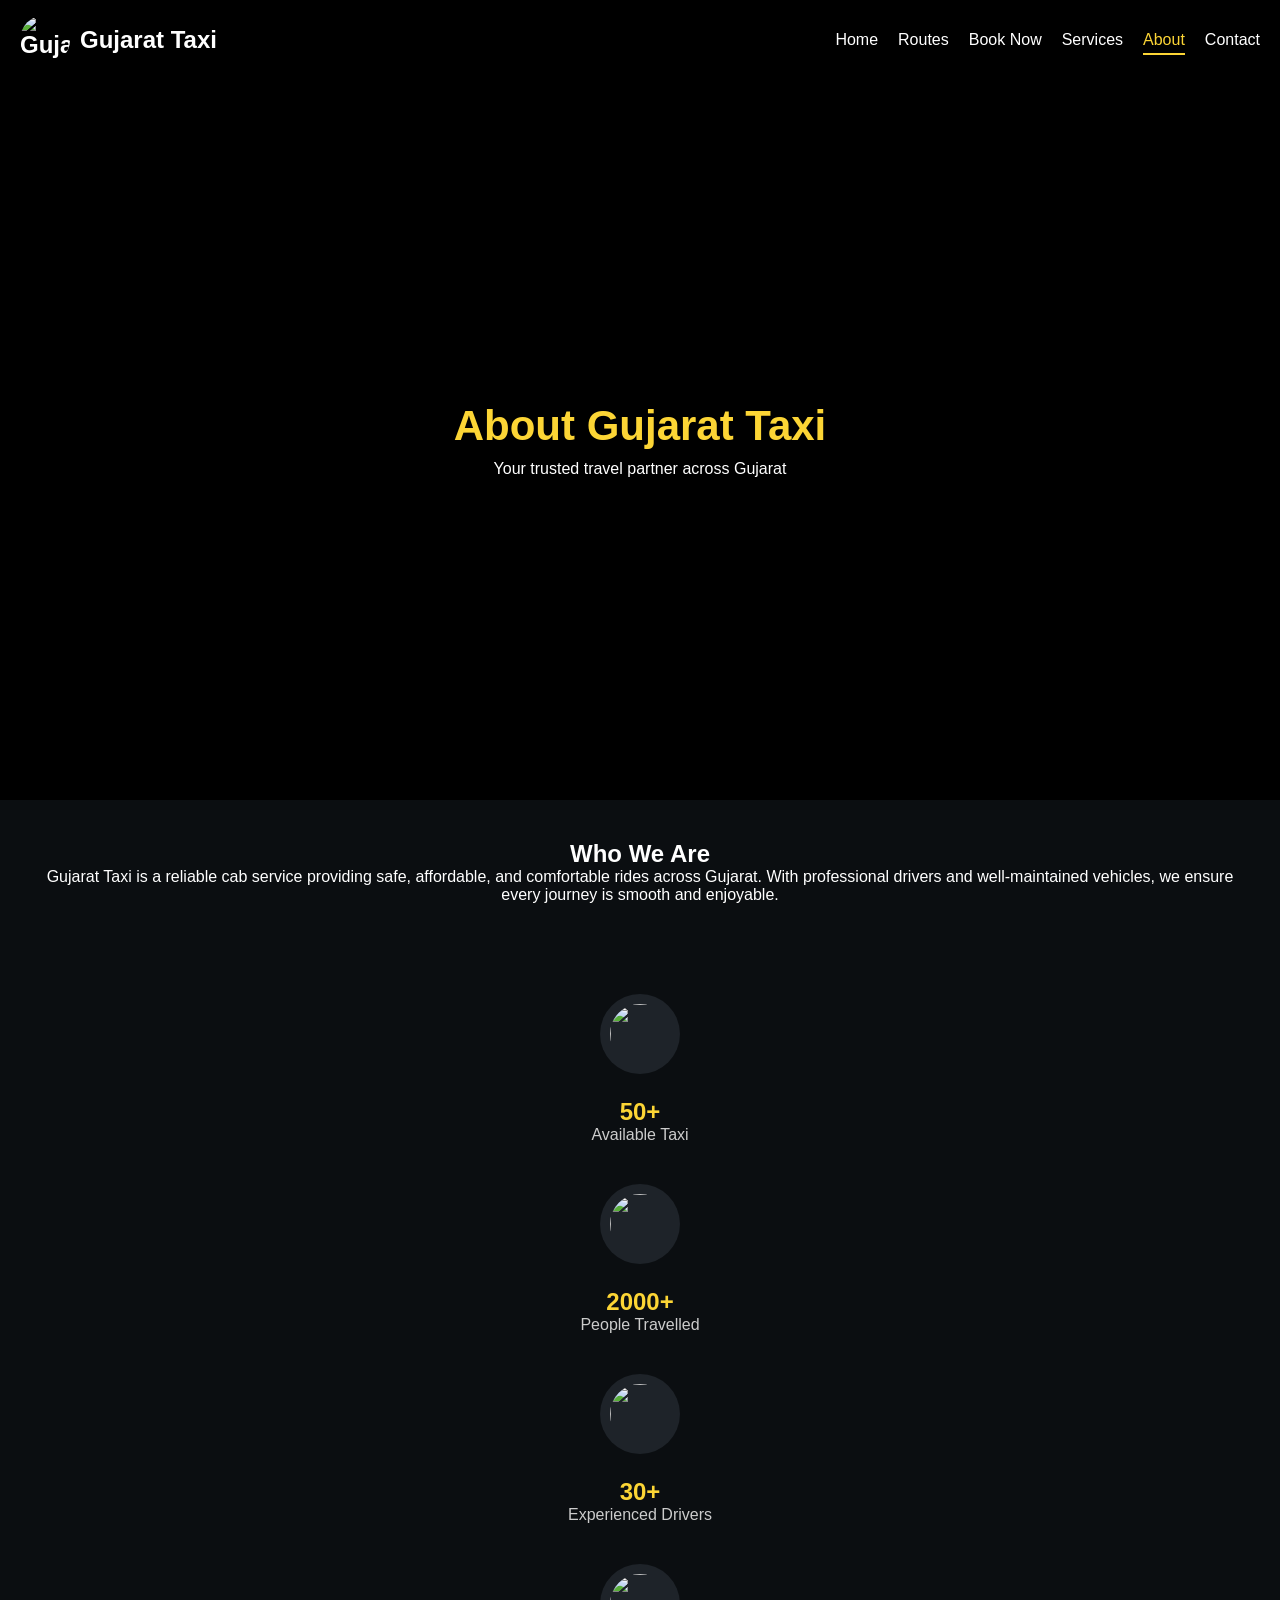
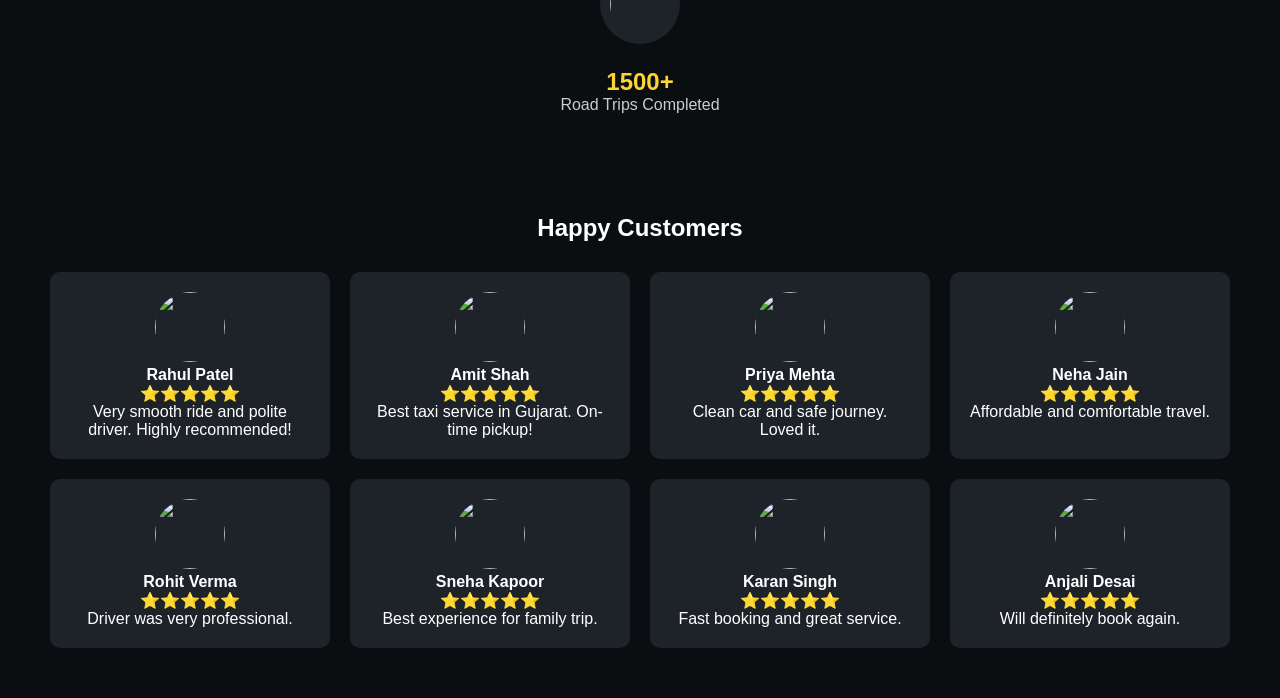
==== about.html @ 91d7f452 "Uploaded taxi website files" ====
<!DOCTYPE html>
<html lang="en">
<head>
<meta charset="UTF-8">
<meta name="viewport" content="width=device-width, initial-scale=1.0">
<title>About - Gujarat Taxi</title>
<link rel="stylesheet" href="style.css">
</head>

<body>
<!-- PREMIUM TAXI LOADER -->
<div id="loader">

  <!-- Cinematic Background -->
  <div class="loader-bg"></div>

  <!-- Light Lines -->
  <div class="light-line line1"></div>
  <div class="light-line line2"></div>

  <!-- Taxi -->
  <img src="images/about_taxi.jpeg" class="loader-car">

  <!-- Loading Text -->
  <div class="loading-text">GUJARAT TAXI</div>

</div>

<nav class="navbar">
  <div class="logo">
  <img src="images/gt_logo.png" alt="Gujarat Taxi Logo">
  <span>Gujarat Taxi</span>
</div>

  <div class="menu-toggle">☰</div>
  </div>

  <ul class="nav-links">
    <li><a href="index.html">Home</a></li>
    <li><a href="routes.html">Routes</a></li>
    <li><a href="book.html">Book Now</a></li>
    <li><a href="service.html">Services</a></li>
    <li><a href="about.html">About</a></li>
    <li><a href="contact.html">Contact</a></li>
  </ul>
</nav>
<!-- HERO -->
<section class="about-hero">
  <div class="about-hero-frame">
      <div class="overlay"></div> <!-- Your overlay for readability -->
      <h1>About Gujarat Taxi</h1>
      <p>Your trusted travel partner across Gujarat</p>
  </div>
</section>

<!-- ABOUT TEXT -->
<section class="about-text">
  <h2>Who We Are</h2>
  <p>
    Gujarat Taxi is a reliable cab service providing safe, affordable, and
    comfortable rides across Gujarat. With professional drivers and well-maintained
    vehicles, we ensure every journey is smooth and enjoyable.
  </p>
</section>

<!-- STATS SECTION -->
<section class="stats">

  <div class="stat-box">
    <img src="images/Our_services_image.jpeg">
    <h2>50+</h2>
    <p>Available Taxi</p>
  </div>

  <div class="stat-box">
    <img src="images/about_2000+_travelled_image.jpeg">
    <h2>2000+</h2>
    <p>People Travelled</p>
  </div>

  <div class="stat-box">
    <img src="images/about_experienced_drivers_image.jpeg">
    <h2>30+</h2>
    <p>Experienced Drivers</p>
  </div>

  <div class="stat-box">
    <img src="images/about_road_trip_image.jpeg">
    <h2>1500+</h2>
    <p>Road Trips Completed</p>
  </div>

</section>

<!-- TESTIMONIALS -->
<section class="testimonials">

  <h2>Happy Customers</h2>

  <div class="testimonial-grid">

    <div class="testimonial-card">
      <img src="images/rp_image.jpeg">
      <h4>Rahul Patel</h4>
      <p>⭐⭐⭐⭐⭐</p>
      <p>Very smooth ride and polite driver. Highly recommended!</p>
    </div>

    <div class="testimonial-card">
      <img src="images/as_image.jpeg">
      <h4>Amit Shah</h4>
      <p>⭐⭐⭐⭐⭐</p>
      <p>Best taxi service in Gujarat. On-time pickup!</p>
    </div>

    <div class="testimonial-card">
      <img src="images/pm_image.jpeg">
      <h4>Priya Mehta</h4>
      <p>⭐⭐⭐⭐⭐</p>
      <p>Clean car and safe journey. Loved it.</p>
    </div>

    <div class="testimonial-card">
      <img src="images/nj_image.jpeg">
      <h4>Neha Jain</h4>
      <p>⭐⭐⭐⭐⭐</p>
      <p>Affordable and comfortable travel.</p>
    </div>

    <div class="testimonial-card">
      <img src="images/rv_verma.jpeg">
      <h4>Rohit Verma</h4>
      <p>⭐⭐⭐⭐⭐</p>
      <p>Driver was very professional.</p>
    </div>

    <div class="testimonial-card">
      <img src="images/sk_image.jpeg">
      <h4>Sneha Kapoor</h4>
      <p>⭐⭐⭐⭐⭐</p>
      <p>Best experience for family trip.</p>
    </div>

    <div class="testimonial-card">
      <img src="images/ks_image.jpeg">
      <h4>Karan Singh</h4>
      <p>⭐⭐⭐⭐⭐</p>
      <p>Fast booking and great service.</p>
    </div>

    <div class="testimonial-card">
      <img src="images/ad_image.jpeg">
      <h4>Anjali Desai</h4>
      <p>⭐⭐⭐⭐⭐</p>
      <p>Will definitely book again.</p>
    </div>

  </div>

</section>
<script src="script.js"></script>
</body>
</html>
---- style.css ----
/* --- YOUR ORIGINAL STYLES (Keep everything working) --- */
body { font-family: Arial; margin:0; background: #f9f9f9; }

.navbar {
  display:flex;
  justify-content:space-between;
  background:black;
  color:white;
  padding:15px;
  align-items: center;
}

.nav-links {
  list-style:none;
  display:flex;
  gap:20px;
}

.nav-links a { color:white; text-decoration:none; }

.hero {
  height:80vh;
  background:#333;
  color:white;
  display:flex;
  flex-direction:column;
  justify-content:center;
  align-items:center;
}

/* Original Search Section */
.search-section {
  text-align: center;
  padding: 40px;
  background: white;
}

.search-section input {
  padding: 12px;
  margin: 10px;
  width: 200px;
}

.search-section button {
  padding: 12px 20px;
  background: green;
  color: white;
  border: none;
  cursor: pointer;
}

/* Original Grid for Features/Services */
.grid {
  display:grid;
  grid-template-columns: repeat(auto-fit, minmax(300px, 1fr));
  gap:25px;
  padding:20px;
}

.card {
  background:white;
  padding:20px;
  border-radius:10px;
  box-shadow:0 2px 10px rgba(0,0,0,0.1);
}

/* Original Slider logic */
.hero-slider {
  position: relative;
  height: 80vh;
  overflow: hidden;
}

.slide {
  position: absolute;
  width: 100%;
  height: 100%;
  display: flex;
  flex-direction: column;
  justify-content: center;
  align-items: center;
  color: white;
  opacity: 0;
  transition: 1s;
  text-align: center;
}

.slide.active { opacity: 1; }

.slide::before {
  content: "";
  position: absolute;
  width: 100%;
  height: 100%;
  background: rgba(0,0,0,0.6);
}

.slide h1, .slide p { position: relative; z-index: 1; }

/* --- NEW ROUTE CARD STYLES (Added without affecting others) --- */

@keyframes rotateDots {
  0% { transform: translate(-50%, -50%) rotate(0deg); }
  100% { transform: translate(-50%, -50%) rotate(360deg); }
}

.route-card {
  background: #fff;
  border-radius: 25px;
  overflow: visible; 
  text-align: center;
  box-shadow: 0 15px 35px rgba(0,0,0,0.1);
  margin-top: 30px;
  border: 1px solid #eee;
}

.car-img-container {
  padding: 20px;
  height: 160px;
  display: flex;
  align-items: center;
  justify-content: center;
}

.car-img-container img {
  max-width: 100%;
  max-height: 100%;
  object-fit: contain;
}

.route-card h3 {
  font-size: 1.1rem;
  margin: 10px;
  color: #000;
  font-weight: 800;
  text-transform: uppercase;
}

.all-in-one {
  color: #ffb400;
  font-size: 0.85rem;
  font-weight: bold;
  margin-bottom: 45px;
}

.details-box {
  background: #1a1a1a;
  color: white;
  border-radius: 25px;
  padding: 50px 25px 25px;
  position: relative;
}

.icon-badge {
  position: absolute;
  top: -40px;
  left: 50%;
  transform: translateX(-50%);
  width: 80px;
  height: 80px;
  background: #ffb400;
  border-radius: 50%;
  z-index: 5;
  border: 4px solid #fff;
}

.icon-badge img {
  width: 100%;
  border-radius: 50%;
}

.icon-badge::after {
  content: "";
  position: absolute;
  top: 50%;
  left: 50%;
  width: 90px;
  height: 90px;
  border: 2px dashed #ffb400;
  border-radius: 50%;
  animation: rotateDots 6s linear infinite;
}

.inclusions {
  list-style: none;
  padding: 0;
  margin-bottom: 20px;
}

.inclusions li {
  font-size: 0.85rem;
  margin-bottom: 10px;
  display: flex;
  justify-content: space-between;
  border-bottom: 1px solid #333;
  padding-bottom: 5px;
}

.check { color: #4caf50; margin-right: 5px; }

.book-now-btn {
  background: #ffb400;
  color: #000;
  display: block;
  padding: 12px;
  border-radius: 50px;
  font-weight: bold;
  text-decoration: none;
  transition: 0.3s;
}

.book-now-btn:hover { background: #ffd700; }


/* HERO SLIDER */
.hero-slider {
  position: relative;
  height: 90vh;
  overflow: hidden;
}

.slide {
  position: absolute;
  width: 100%;
  height: 100%;
  display: flex;
  flex-direction: column;
  justify-content: center;
  align-items: center;
  color: white;
  opacity: 0;
  transition: 1s;
  text-align: center;
}

/* BACKGROUND IMAGES */
.slide:nth-child(1) {
  background: url('https://images.unsplash.com/photo-1502877338535-766e1452684a') center/cover;
}
.slide:nth-child(2) {
  background: url('https://images.unsplash.com/photo-1590362891991-f776e747a588') center/cover;
}
.slide:nth-child(3) {
  background: url('https://images.unsplash.com/photo-1511919884226-fd3cad34687c') center/cover;
}
.slide:nth-child(4) {
  background: url('https://images.unsplash.com/photo-1494976388531-d1058494cdd8') center/cover;
}

/* DARK OVERLAY */
.slide::before {
  content: "";
  position: absolute;
  width: 100%;
  height: 100%;
  background: rgba(0,0,0,0.6);
}

.slide h1, .slide p {
  position: relative;
  z-index: 1;
}

.slide.active {
  opacity: 1;
}

/* content */
.content {
  position: absolute;
  top: 50%;
  left: 10%;
  transform: translateY(-50%);
  color: white;
}

/* TEXT ANIMATION */
.title {
  font-size: 50px;
  opacity: 0;
  transform: translateY(30px);
  transition: 0.5s;
}

.subtitle {
  margin-top: 10px;
  opacity: 0;
  transform: translateY(30px);
  transition: 0.5s;
}

.buttons {
  margin-top: 20px;
  opacity: 0;
  transform: translateY(30px);
  transition: 0.5s;
}

/* ACTIVE ANIMATION DELAYS */
.slide.active .title {
  opacity: 1;
  transform: translateY(0);
  transition-delay: 0.2s;
}

.slide.active .subtitle {
  opacity: 1;
  transform: translateY(0);
  transition-delay: 0.4s;
}

.slide.active .buttons {
  opacity: 1;
  transform: translateY(0);
  transition-delay: 0.6s;
}

/* BUTTONS */
/* BUTTON CONTAINER */
/* BUTTONS */
.btn{
  display: inline-block;
  padding: 14px 28px;
  margin-right: 12px;
  border-radius: 50px;

  text-decoration: none;
  font-weight: bold;
  font-size: 16px;

  position: relative;
  overflow: hidden;

  transition: 0.35s ease;
}

/* CALL BUTTON */
.call{
  background: rgba(255,255,255,0.15);
  color: white;
  border: 2px solid #fcd535;
  backdrop-filter: blur(8px);
}

/* WHATSAPP BUTTON */
.whatsapp{
  background: rgba(255,255,255,0.15);
  color: white;
  border: 2px solid #fcd535;
  backdrop-filter: blur(8px);
}

/* YELLOW FILL EFFECT */
.btn::before{
  content: "";
  position: absolute;

  top: 0;
  left: -100%;

  width: 100%;
  height: 100%;

  background: #fcd535;
  transition: 0.4s ease;

  z-index: -1;
}

/* HOVER EFFECT */
.btn:hover::before{
  left: 0;
}

/* BUTTON COLOR CHANGE */
.btn:hover{
  color: black;
  transform: translateY(-3px);
  box-shadow: 0 0 20px rgba(252,213,53,0.7);
}

/* TOUCH EFFECT MOBILE */
.btn:active{
  transform: scale(0.96);
  background: #fcd535;
  color: black;
}

/* MOBILE */
@media(max-width:768px){

  .btn{
    padding: 12px 22px;
    font-size: 15px;
  }

}

/* SEARCH SECTION */
.search-section {
  text-align: center;
  padding: 40px;
  background: white;
}

.search-section input {
  padding: 12px;
  margin: 10px;
  width: 200px;
}

.search-section button {
  padding: 12px 20px;
  background: green;
  color: white;
  border: none;
}

/*Search section effect after tapping */
html {
  scroll-behavior: smooth;
}

.route-card:target {
  border: 3px solid #fcd535;
  transform: scale(1.02);
  transition: 0.4s ease;
  box-shadow: 0 0 25px rgba(252, 213, 53, 0.7);
}


/* FEATURES */
.features {
  padding: 50px;
  text-align: center;
}

.card {
  background: white;
  padding: 20px;
  margin: 10px;
  border-radius: 10px;
  display: inline-block;
}
* {
  margin: 0;
  padding: 0;
  box-sizing: border-box;
  font-family: Arial, sans-serif;
}

body {
  background: #0b0e11;
  color: white;
}

/* NAVBAR */
.navbar {
  display: flex;
  justify-content: space-between;
  align-items: center;
  padding: 15px 20px;
  background: black;

  position: sticky;
  top: 0;
  z-index: 1000;

  backdrop-filter: blur(10px);
  box-shadow: 0 2px 10px rgba(0,0,0,0.5);
}


.logo {
  font-size: 22px;
  font-weight: bold;
  color: #fcd535;
}

.nav-links {
  list-style: none;
  display: flex;
  gap: 20px;
}

.nav-links a {
  color: white;
  text-decoration: none;
}

/* HERO */
.hero {
  height: 90vh;
  position: relative;
  display: flex;
  align-items: center;
  justify-content: center;
  text-align: center;
  background-size: cover;
  background-position: center;
  transition: 1s;
}

.overlay {
  position: absolute;
  width: 100%;
  height: 100%;
  background: rgba(0,0,0,0.6);
}

.hero-content {
  position: absolute;
  opacity: 0;
  transform: translateY(30px);
  transition: 0.8s;
}

.hero-content.active {
  opacity: 1;
  transform: translateY(0);
}

.hero h1 {
  font-size: 50px;
  color: #fcd535;
}

.hero p {
  margin-top: 10px;
  font-size: 18px;
}

/* SEARCH */
.search-section {
  padding: 40px;
  text-align: center;
}

.search-box {
  margin-top: 20px;
}

.search-box input {
  padding: 10px;
  margin: 5px;
  width: 200px;
}

.search-box button {
  padding: 10px 20px;
  background: #fcd535;
  border: none;
  cursor: pointer;
}

/* INFO STRIP */
.info-strip {
  display: flex;
  justify-content: space-around;
  padding: 40px;
  background: #111;
}

.info-box h3 {
  color: #fcd535;
  font-size: 28px;
}

.info-box p {
  margin-top: 5px;
}

/* FEATURES */
.features {
  padding: 40px;
  text-align: center;
}

.grid {
  display: grid;
  grid-template-columns: repeat(4,1fr);
  gap: 20px;
  margin-top: 20px;
}

.card {
  background: #1e2329;
  padding: 20px;
  border-radius: 10px;
}
/* SERVICE HERO */
/* --- UPDATED SERVICE HERO --- */
/* --- SERVICE HERO MAIN CONTAINER --- */
.service-hero {
    height: 80vh;
    position: relative;
    display: flex;
    background: #000; /* Visible during the 90% frame state */
    justify-content: center;
    align-items: center;
    overflow: hidden;
    margin: 40px 0;
}

/* --- THE CURVED FRAME (THE CLIPPER) --- */
.service-hero-frame {
    width: 90%;          /* Initial gap */
    height: 90%;         /* Initial gap */
    position: relative;
    overflow: hidden;    /* Essential for clipping the zoom */
    border-radius: 40px; /* High-end curved edges */
    display: flex;
    flex-direction: column;
    justify-content: center;
    align-items: center;
    color: #fff;
    text-align: center;
    transition: all 0.7s ease-in-out; /* Smooth expansion */
    z-index: 1;
}

/* --- THE ZOOMING BACKGROUND LAYER --- */
.service-hero-frame::before {
    content: '';
    position: absolute;
    top: 0;
    left: 0;
    width: 100%;
    height: 100%;
    /* Double check path: use ../images/ if CSS is in a folder */
    background: url('images/Our_premium_services_image.jpeg') center/cover no-repeat;
    transition: transform 0.7s ease-in-out;
    z-index: -1;
}

/* --- THE HOVER TRIGGERS --- */

/* 1. Frame expands and corners flatten */
.service-hero:hover .service-hero-frame {
    width: 100%;
    height: 100%;
    border-radius: 0px;
}

/* 2. Background image zooms in */
.service-hero:hover .service-hero-frame::before {
    transform: scale(1.15);
}

/* --- OVERLAY & TEXT --- */
.service-hero-frame .overlay {
    position: absolute;
    top: 0;
    left: 0;
    width: 100%;
    height: 100%;
    background: rgba(0, 0, 0, 0.4); /* Darkens image for text contrast */
    z-index: 0;
}

.service-hero-frame h1,
.service-hero-frame p {
    position: relative;
    z-index: 2;
}

.service-hero-frame h1 {
    font-size: 48px;
    color: #fcd535;
    margin-bottom: 10px;
}

.service-hero-frame p {
    font-size: 18px;
    max-width: 600px;
}
/* SERVICE BLOCK */
/* SERVICE SECTION WRAPPER */
/* --- UPDATED SERVICE BLOCKS --- */
/* ================= PREMIUM SERVICE SECTION ================= */

.service-block {
    width: 100%;
    min-height: auto;

    padding: 10px 20px;   /* reduced top-bottom spacing */

    display: flex;
    justify-content: center;
    align-items: center;

    background: #0b0e11;

    margin-bottom: 10px; /* smaller gap between cards */
}

/* MAIN FRAME */
.service-frame {
    position: relative;
    width: 100%;
    max-width: 1400px;
    min-height: 500px;

    border-radius: 30px;
    overflow: hidden;

    display: flex;
    align-items: center;

    background-size: cover;
    background-position: center;

    transition: all 0.5s ease;
}

/* BACKGROUND IMAGES */
.one-way .service-frame {
    background-image: url('images/One_way_taxi_image.jpeg');
}

.round-trip .service-frame {
    background-image: url('images/Round_trip_image.jpeg');
}

.airport .service-frame {
    background-image: url('images/Airport_transfer_image.jpeg');
}

.outstation .service-frame {
    background-image: url('images/Outstation_travel_image.jpeg');
}

.family .service-frame {
    background-image: url('images/Family_and_group_travel_image.jpeg');
}

/* DARK OVERLAY */
.service-frame::before {
    content: "";
    position: absolute;
    inset: 0;
    background: linear-gradient(
        to right,
        rgba(0,0,0,0.85) 10%,
        rgba(0,0,0,0.35) 60%,
        rgba(0,0,0,0.2) 100%
    );
    z-index: 1;
}

/* CONTENT */
.service-block .content {
    position: relative;
    z-index: 2;

    width: 100%;
    max-width: 650px;

    padding: 60px;
}

/* TITLE */
.reveal-text {
    font-size: 32px;
    line-height: 1.1;
    color: #fcd535;
    font-weight: 800;
    margin-bottom: 20px;

    opacity: 0;
    transform: translateY(40px);
    transition: all 0.8s ease;
}

/* DESCRIPTION */
.reveal-desc {
    font-size: 18px;
    line-height: 1.8;
    color: #f1f1f1;

    opacity: 0;
    transform: translateY(40px);
    transition: all 0.8s ease 0.3s;
}

/* ACTIVE ANIMATION */
.service-block.active .reveal-text,
.service-block.active .reveal-desc {
    opacity: 1;
    transform: translateY(0);
}

/* HOVER EFFECT */
.service-frame:hover {
    transform: scale(1.01);
}

/* ================= MOBILE RESPONSIVE ================= */

@media (max-width: 768px) {

    .service-block {
    width: 100%;
    padding: 8px 12px;
    margin-bottom: 8px;
}

    .service-frame {
        min-height: 520px;
        border-radius: 24px;

        align-items: flex-end;
        background-position: center;
    }

    /* BETTER MOBILE OVERLAY */
    .service-frame::before {
    background: linear-gradient(
        to top,
        rgba(0,0,0,0.30) 5%,
        rgba(0,0,0,0.12) 40%,
        rgba(0,0,0,0.02) 100%
    );
}
    .service-block .content {
    width: calc(100% - 40px);
    max-width: 100%;

    margin: 0 auto;

    padding: 24px 20px;

    background: transparent;
    backdrop-filter: none;

    border-radius: 18px;
}
    .reveal-text {
        font-size: 34px;
        line-height: 1.1;
        margin-bottom: 14px;

        width: 100%;
    }

    .reveal-desc {
    font-size: 15px;
    line-height: 1.7;

    width: 100%;
    max-width: 100%;

    padding-right: 10px;
}

    /* PREMIUM GLASS EFFECT */
    .content {
        backdrop-filter: blur(3px);
        border-radius: 18px;
    }
}
/* ================= EXTRA PREMIUM TOUCH ================= */

/* smooth appearance */
.service-frame {
    animation: serviceFade 1s ease;
}

@keyframes serviceFade {
    from {
        opacity: 0;
        transform: translateY(60px);
    }
    to {
        opacity: 1;
        transform: translateY(0);
    }
}


/* CONTACT HERO */
/* --- OUTER CONTAINER --- */
.contact-hero {
    height: 80vh;
    display: flex;
    justify-content: center;
    align-items: center;
    background: #000; /* This creates the dark 'gaps' on the sides */
    overflow: hidden;
    position: relative;
}

/* --- THE CURVED FRAME --- */
.contact-hero-frame {
    width: 90%;           /* Initial gap on left/right */
    height: 90%;          /* Initial gap on top/bottom */
    position: relative;
    overflow: hidden;
    border-radius: 40px;  /* The curved edges */
    display: flex;
    flex-direction: column;
    justify-content: center;
    align-items: center;
    color: #fff;
    text-align: center;
    transition: all 0.7s ease-in-out; /* Smooth expansion */
    z-index: 1;
}

/* --- THE BACKGROUND IMAGE LAYER --- */
.contact-hero-frame::before {
    content: '';
    position: absolute;
    top: 0;
    left: 0;
    width: 100%;
    height: 100%;
    background: url('images/about_taxi.jpeg') center/cover no-repeat;
    transition: transform 0.7s ease-in-out; /* Smooth zoom */
    z-index: -1;
}

/* --- THE HOVER TRIGGER --- */
/* 1. Frame expands to 100% and corners flatten */
.contact-hero:hover .contact-hero-frame {
    width: 100%;
    height: 100%;
    border-radius: 0px; 
}

/* 2. Image inside zooms in slightly 
.contact-hero:hover .contact-hero-frame::before {
    transform: scale(1.15); 
} */

/* --- OVERLAY & TEXT --- */
.overlay {
    position: absolute;
    top: 0;
    left: 0;
    width: 100%;
    height: 100%;
    background: rgba(0, 0, 0, 0.4); /* Makes text easier to read */
    z-index: 0;
}

.contact-hero-frame h1, 
.contact-hero-frame p {
    position: relative;
    z-index: 2;
}

.contact-hero-frame h1 {
    font-size: 42px;
    color: #fcd535;
    margin-bottom: 10px;
}

/* FORM */
/* CONTACT FORM CONTAINER */
.contact-form {
  flex: 1;
  background: #1e2329;
  padding: 30px; /* Increased padding for a better look */
  border-radius: 10px;
  
  /* --- ADDED FOR CENTERING --- */
  max-width: 500px;      /* Prevents the dark box from stretching too wide */
  margin: 0 auto;        /* Centers the dark box itself */
  display: flex;         /* Allows us to center the internal items */
  flex-direction: column;
  align-items: center;   /* Centers the H2, inputs, and button */
}

.contact-form h2 {
  margin-bottom: 20px;
  color: white;
}

.contact-form input,
.contact-form textarea {
  /* --- UPDATED WIDTH --- */
  width: 100%;           /* Use 100% of the 500px container */
  max-width: 400px;      /* Optional: keeps individual inputs slightly tighter */
  
  margin-bottom: 15px;
  padding: 12px;
  border: none;
  border-radius: 5px;
  background: #2b3139;   /* Slightly lighter than background to stand out */
  color: white;
  box-sizing: border-box; /* Crucial: keeps padding from breaking width */
}

.contact-form button {
  /* --- UPDATED WIDTH --- */
  width: 100%;
  max-width: 400px;
  
  padding: 12px;
  background: #25D366;
  border: none;
  border-radius: 5px;
  cursor: pointer;
  color: white;
  font-weight: bold;
  transition: 0.3s;
}

.contact-form button:hover {
  background: #1ebd5b;
  transform: translateY(-2px);
}

/* INFO */
.contact-info {
  flex: 1;
  text-align: center; /* Centers text/icons in the info boxes */
}

.info-box {
  background: #1e2329;
  padding: 20px;
  margin-bottom: 20px;
  border-radius: 10px;
  color: white;
}

/* FLOAT WHATSAPP */
/* UPDATED WHATSAPP FLOAT */
.whatsapp-float {
  position: fixed;
  bottom: 20px;
  right: 20px;
  background: #25D366;
  color: white;
  width: 60px;
  height: 60px;
  border-radius: 50%;
  display: flex;
  align-items: center;
  justify-content: center;
  font-size: 30px;
  text-decoration: none;
  z-index: 1000;
  box-shadow: 0 4px 15px rgba(0,0,0,0.3);
  
  /* The Pulse Animation */
  animation: pulse-green 2s infinite;
}

/* Notification Badge (The little "1") */
.whatsapp-float::after {
  content: '1';
  position: absolute;
  top: 0;
  right: 0;
  background: #ff4444;
  color: white;
  font-size: 12px;
  font-weight: bold;
  width: 20px;
  height: 20px;
  border-radius: 50%;
  display: flex;
  align-items: center;
  justify-content: center;
  border: 2px solid white;
}

@keyframes pulse-green {
  0% { transform: scale(0.95); box-shadow: 0 0 0 0 rgba(37, 211, 102, 0.7); }
  70% { transform: scale(1); box-shadow: 0 0 0 15px rgba(37, 211, 102, 0); }
  100% { transform: scale(0.95); box-shadow: 0 0 0 0 rgba(37, 211, 102, 0); }
}

.whatsapp-float:hover {
  transform: translateY(-5px);
  background: #1ebd5b;
}
/* Advanced Shake Animation */
.shake-error {
  animation: shake 0.5s ease-in-out;
  border: 1px solid #ff4444 !important;
  box-shadow: 0 0 15px rgba(255, 68, 68, 0.4);
}

@keyframes shake {
  0%, 100% { transform: translateX(0); }
  25% { transform: translateX(-8px); }
  50% { transform: translateX(8px); }
  75% { transform: translateX(-8px); }
}




/* ABOUT HERO */
/* --- ABOUT HERO MAIN CONTAINER --- */
.about-hero {
    height: 80vh;
    position: relative;
    display: flex;
    background: #000; /* Dark gaps visible when frame is 90% */
    justify-content: center;
    align-items: center;
    overflow: hidden;
}

/* --- THE CURVED FRAME --- */
.about-hero-frame {
    width: 90%;               /* Gap on left/right */
    height: 90%;              /* Gap on top/bottom */
    position: relative;
    overflow: hidden;         /* Clips the image inside the curves */
    border-radius: 40px;      /* Curved edges */
    display: flex;
    flex-direction: column;
    justify-content: center;
    align-items: center;
    color: #fff;
    text-align: center;
    transition: all 0.7s ease-in-out; /* Smooth expansion */
    z-index: 1;
}

/* --- THE ZOOMING BACKGROUND --- */
.about-hero-frame::before {
    content: '';
    position: absolute;
    top: 0;
    left: 0;
    width: 100%;
    height: 100%;
    /* Ensure this path is correct based on your folder structure */
    background: url('./images/Our_services_image.jpeg') center/cover no-repeat;
    transition: transform 0.7s ease-in-out; /* Smooth zoom */
    z-index: -1;
}

/* --- THE HOVER TRIGGERS --- */

/* 1. Frame expands to 100% and corners flatten */
.about-hero:hover .about-hero-frame {
    width: 100%;
    height: 100%;
    border-radius: 0px;
}

/* 2. Background image zooms in slightly on hover */
.about-hero:hover .about-hero-frame::before {
    transform: scale(1.1);
}

/* --- OVERLAY & TEXT --- */
.overlay {
    position: absolute;
    top: 0;
    left: 0;
    width: 100%;
    height: 100%;
    background: rgba(0, 0, 0, 0.4); /* Darkens image so text pops */
    z-index: 0;
}

.about-hero-frame h1,
.about-hero-frame p {
    position: relative;
    z-index: 2;
}

.about-hero-frame h1 {
    font-size: 42px;
    color: #fcd535;
    margin-bottom: 10px;
}

/* ABOUT TEXT SECTION */
.about-text {
    text-align: center;
    padding: 40px;
}
/* STATS */
.stats {
  display: flex;
  flex-direction: column;
  align-items: center;
  gap: 40px;
  padding: 50px;
}

.stat-box {
  text-align: center;
}

.stat-box img {
  width: 80px;
  height: 80px;
  border-radius: 50%;
  background: #1e2329;
  padding: 10px;
}

.stat-box h2 {
  margin-top: 10px;
  color: #fcd535;
}

.stat-box p {
  color: #ccc;
}

/* TESTIMONIALS */
.testimonials {
  padding: 50px;
  text-align: center;
}

.testimonial-grid {
  display: grid;
  grid-template-columns: repeat(4,1fr);
  gap: 20px;
  margin-top: 30px;
}

.testimonial-card {
  background: #1e2329;
  padding: 20px;
  border-radius: 10px;
}

.testimonial-card img {
  width: 70px;
  height: 70px;
  border-radius: 50%;
}

.nav-links a.active {
  color: #fcd535;
  border-bottom: 2px solid #fcd535;
  padding-bottom: 5px;
}

/* MOBILE RESPONSIVE */
@media (max-width: 768px) {


  /* HERO TEXT */
  .hero h1 {
    font-size: 28px;
  }

  .hero p {
    font-size: 14px;
  }

  /* SEARCH BOX */
  .search-box input {
    width: 90%;
  }

  /* GRID FIX */
  .grid {
    grid-template-columns: 1fr;
  }

  /* CONTACT */
  .contact-container {
    flex-direction: column;
  }

  /* TESTIMONIAL */
  .testimonial-grid {
    grid-template-columns: 1fr;
  }

  /* SERVICE BLOCK */
  .service-block {
    height: auto;
    padding: 40px 20px;
  }

}

.menu-toggle {
  display: none;
  font-size: 24px;
  cursor: pointer;
}

/* MOBILE NAV */
/* ================= MOBILE NAV FINAL ================= */
/* ================= MOBILE NAV FINAL ================= */

.menu-toggle {
  display: none;
  font-size: 26px;
  cursor: pointer;
  color: white;
}

@media (max-width: 768px) {

  .navbar {
    flex-direction: row;
    align-items: center;
    justify-content: space-between;
    padding: 15px 20px;
  }

  .menu-toggle {
    display: block;
  }

  .nav-links {
    position: absolute;
    top: 65px;
    left: 0;
    width: 100%;
    background: #111;

    display: flex;
    flex-direction: column;
    padding: 20px;

    /* animation */
    max-height: 0;
    overflow: hidden;
    opacity: 0;

    transition: all 0.4s ease;
  }

  .nav-links.active {
  max-height: 100vh;
  opacity: 1;
}

  /* LEFT ALIGN + SPACING */
  .nav-links li {
    text-align: left;
    padding: 12px 0;
    border-bottom: 1px solid #222;
  }

  .nav-links a {
    display: block;
    padding: 10px 15px;
    color: white;
    text-decoration: none;
  }

}


/* CARD BASE */
.card {
  position: relative;
  height: 220px;
  border-radius: 15px;
  overflow: hidden;

  display: flex;
  flex-direction: column;
  justify-content: center;
  align-items: center;

  color: white;
  text-align: center;
}

/* BACKGROUND IMAGES for home page */
/* BACKGROUND IMAGES (With Space Fix) */
.card1 {
  background: url('images/any%20time%20cab%20service%20availabe%20image.jpeg') center/cover no-repeat;
}
.card2 {
  background: url('images/affordable%20cab%20image.jpeg') center/cover no-repeat;
}
.card3 {
  background: url('images/safe%20travel%20image.jpeg') center/cover no-repeat;
}
.card4 {
  background: url('images/trusted%20driver%20image.jpeg') center/cover no-repeat;
}

/* DARK OVERLAY */
/* ================= WHY CHOOSE US (FINAL CLEAN) ================= */

/* CARD BASE */
.features .card {
  position: relative;
  width: 100%;
  height: 60vh;
  min-height: 280px;

  margin: 0;
  border-radius: 0; /* full edge-to-edge look */

  background-size: cover;
  background-position: center;

  display: flex;
  flex-direction: column;
  justify-content: center;
  align-items: center;

  color: white;
  text-align: center;

  overflow: hidden;
  transition: all 0.4s ease;
}

/* DARK OVERLAY */
.features .card::before {
  content: "";
  position: absolute;
  inset: 0;
  background: rgba(0,0,0,0.55);
  z-index: 1;
}

/* TEXT ABOVE OVERLAY */
.features .card h3,
.features .card p {
  position: relative;
  z-index: 2;
  padding: 0 20px;
}

/* GRID LAYOUT */
.features .grid {
  display: flex;
  flex-direction: column;
  gap: 20px;
  width: 100%;
  padding: 0; /* remove side gaps */
}

/* HOVER EFFECT (DESKTOP) */
.features .card:hover {
  transform: scale(1.02);
  box-shadow: 0 20px 40px rgba(0,0,0,0.5);
}

/* ================= MOBILE FIX ================= */
@media (max-width: 768px) {
  .features .card {
    height: 40vh;
    min-height: 220px;
  }
}

/* ================= OPTIONAL PREMIUM TOUCH ================= */

/* slight zoom background effect */
.features .card:hover::before {
  background: rgba(0,0,0,0.65);
}

/* smooth text animation */
.features .card h3 {
  font-size: 26px;
  margin-bottom: 10px;
  transition: 0.3s;
}

.features .card p {
  font-size: 14px;
  color: #ddd;
}

/* subtle entrance animation */
.features .card {
  animation: fadeUp 0.8s ease;
}

@keyframes fadeUp {
  from {
    opacity: 0;
    transform: translateY(40px);
  }
  to {
    opacity: 1;
    transform: translateY(0);
  }
}


/* ================= INFO STRIP (PREMIUM) ================= */

.info-strip {
  display: flex;
  gap: 20px;
  padding: 40px 20px;
}

/* EACH BOX */
.info-box {
  flex: 1;
  height: 200px;

  position: relative;
  border-radius: 15px;
  overflow: hidden;

  display: flex;
  flex-direction: column;
  justify-content: center;
  align-items: center;

  color: white;
  text-align: center;

  background-size: cover;
  background-position: center;
}

/* BACKGROUND IMAGES */
.box1 {
  background: url('images/happy_customer_image.jpeg') center/cover;
}

.box2 {
  background: url('images/daily_rides_image.jpeg') center/cover;
}

.box3 {
  background: url('images/cities_covered_image.jpeg') center/cover;
}

/* DARK OVERLAY */
.info-box::before {
  content: "";
  position: absolute;
  inset: 0;
  background: rgba(0,0,0,0.6);
  z-index: 1;
}

/* TEXT ABOVE */
.info-box h3,
.info-box p {
  position: relative;
  z-index: 2;
}

.info-box h3 {
  font-size: 32px;
  color: #fcd535;
}

.info-box p {
  margin-top: 5px;
}

/* HOVER EFFECT */
.info-box:hover {
  transform: scale(1.03);
  transition: 0.3s;
}

/* ================= MOBILE ================= */
@media (max-width: 768px) {
  .info-strip {
    flex-direction: column;
  }

  .info-box {
    height: 150px;
  }
}


/* --- BOOKING PAGE BACKGROUND FIX , it is for book.html --- */

  /* Ensure this class name matches your HTML exactly! */
.booking-hero-section {
    /* The ../ tells the browser to go OUT of the CSS folder and look into the images folder */
    background-image: linear-gradient(rgba(0,0,0,0.5), rgba(0,0,0,0.5)), url('/images/somnath_temple_image.jpeg'); 
    
    background-size: cover;
    background-position: center;
    background-repeat: no-repeat;
    height: 100vh;
    width: 100%;
    display: flex;
    justify-content: center;
    align-items: center;
}

.booking-form-card {
    background: rgba(255, 255, 255, 0.95);
    padding: 40px;
    border-radius: 20px;
    box-shadow: 0 15px 35px rgba(0,0,0,0.3);
    width: 100%;
    max-width: 450px;
    text-align: center;
    backdrop-filter: blur(5px);
}

/* Rest of your code remains perfect */
.form-group {
    margin-bottom: 15px;
}

.booking-form-card input, 
.booking-form-card select {
    width: 100%;
    padding: 12px;
    border: 1px solid #ccc;
    border-radius: 10px;
    font-size: 1rem;
    outline: none;
    box-sizing: border-box; /* Important so inputs don't overflow */
}

.confirm-btn {
    background: #ffb400;
    color: black;
    border: none;
    width: 100%;
    padding: 15px;
    border-radius: 50px;
    font-weight: bold;
    cursor: pointer;
    transition: 0.3s;
    font-size: 1rem;
}

.confirm-btn:hover {
    background: #e6a300;
    transform: scale(1.03);
}

/* gt logo */
.logo {
  display: flex;
  align-items: center;
  gap: 10px;
  color: white;
  font-size: 24px;
  font-weight: bold;
}

.logo img {
  width: 50px;
  height: 50px;
  object-fit: contain;
  border-radius: 50%;
  image-rendering: auto;
}


/* =========================
   PREMIUM CINEMATIC LOADER
========================= */

#loader{
    position: fixed;
    inset: 0;
    background: #000;
    z-index: 999999;
    overflow: hidden;

    display: flex;
    justify-content: center;
    align-items: center;
}

/* BACKGROUND GLOW */
.loader-bg{
    position: absolute;
    width: 100%;
    height: 100%;
    background:
    radial-gradient(circle at center,
    rgba(255,180,0,0.15),
    transparent 60%),
    #000;
}

/* SPEED LIGHTS */
.light-line{
    position: absolute;
    width: 200%;
    height: 2px;
    background: linear-gradient(to right,
    transparent,
    rgba(255,255,255,0.8),
    transparent);

    animation: speedLine 0.8s linear infinite;
}

.line1{
    top: 40%;
}

.line2{
    top: 60%;
    animation-delay: 0.3s;
}

@keyframes speedLine{
    from{
        transform: translateX(-100%);
    }
    to{
        transform: translateX(100%);
    }
}

/* TAXI */
.loader-car{
    position: absolute;
    width: 180px;

    left: -250px;

    animation: carRun 3s ease-in-out forwards;

    filter:
    drop-shadow(0 0 15px rgba(255,180,0,0.8))
    drop-shadow(0 0 30px rgba(255,255,255,0.4));
}

/* FAST CAR RUN */
@keyframes carRun{

    0%{
        left: -250px;
        transform: scale(0.9);
    }

    70%{
        left: 55%;
        transform: scale(1);
    }

    100%{
        left: 130%;
        transform: scale(1.05);
    }
}

/* TEXT */
.loading-text{
    position: absolute;
    bottom: 80px;

    color: white;
    font-size: 28px;
    font-weight: bold;
    letter-spacing: 6px;

    animation: textGlow 1s infinite alternate;
}

@keyframes textGlow{
    from{
        opacity: 0.5;
        text-shadow: 0 0 10px #ffb400;
    }

    to{
        opacity: 1;
        text-shadow:
        0 0 20px #ffb400,
        0 0 40px #ffb400;
    }
}

/* MOBILE */
@media(max-width:768px){

    .loader-car{
        width: 120px;
    }

    .loading-text{
        font-size: 18px;
        letter-spacing: 3px;
    }

}
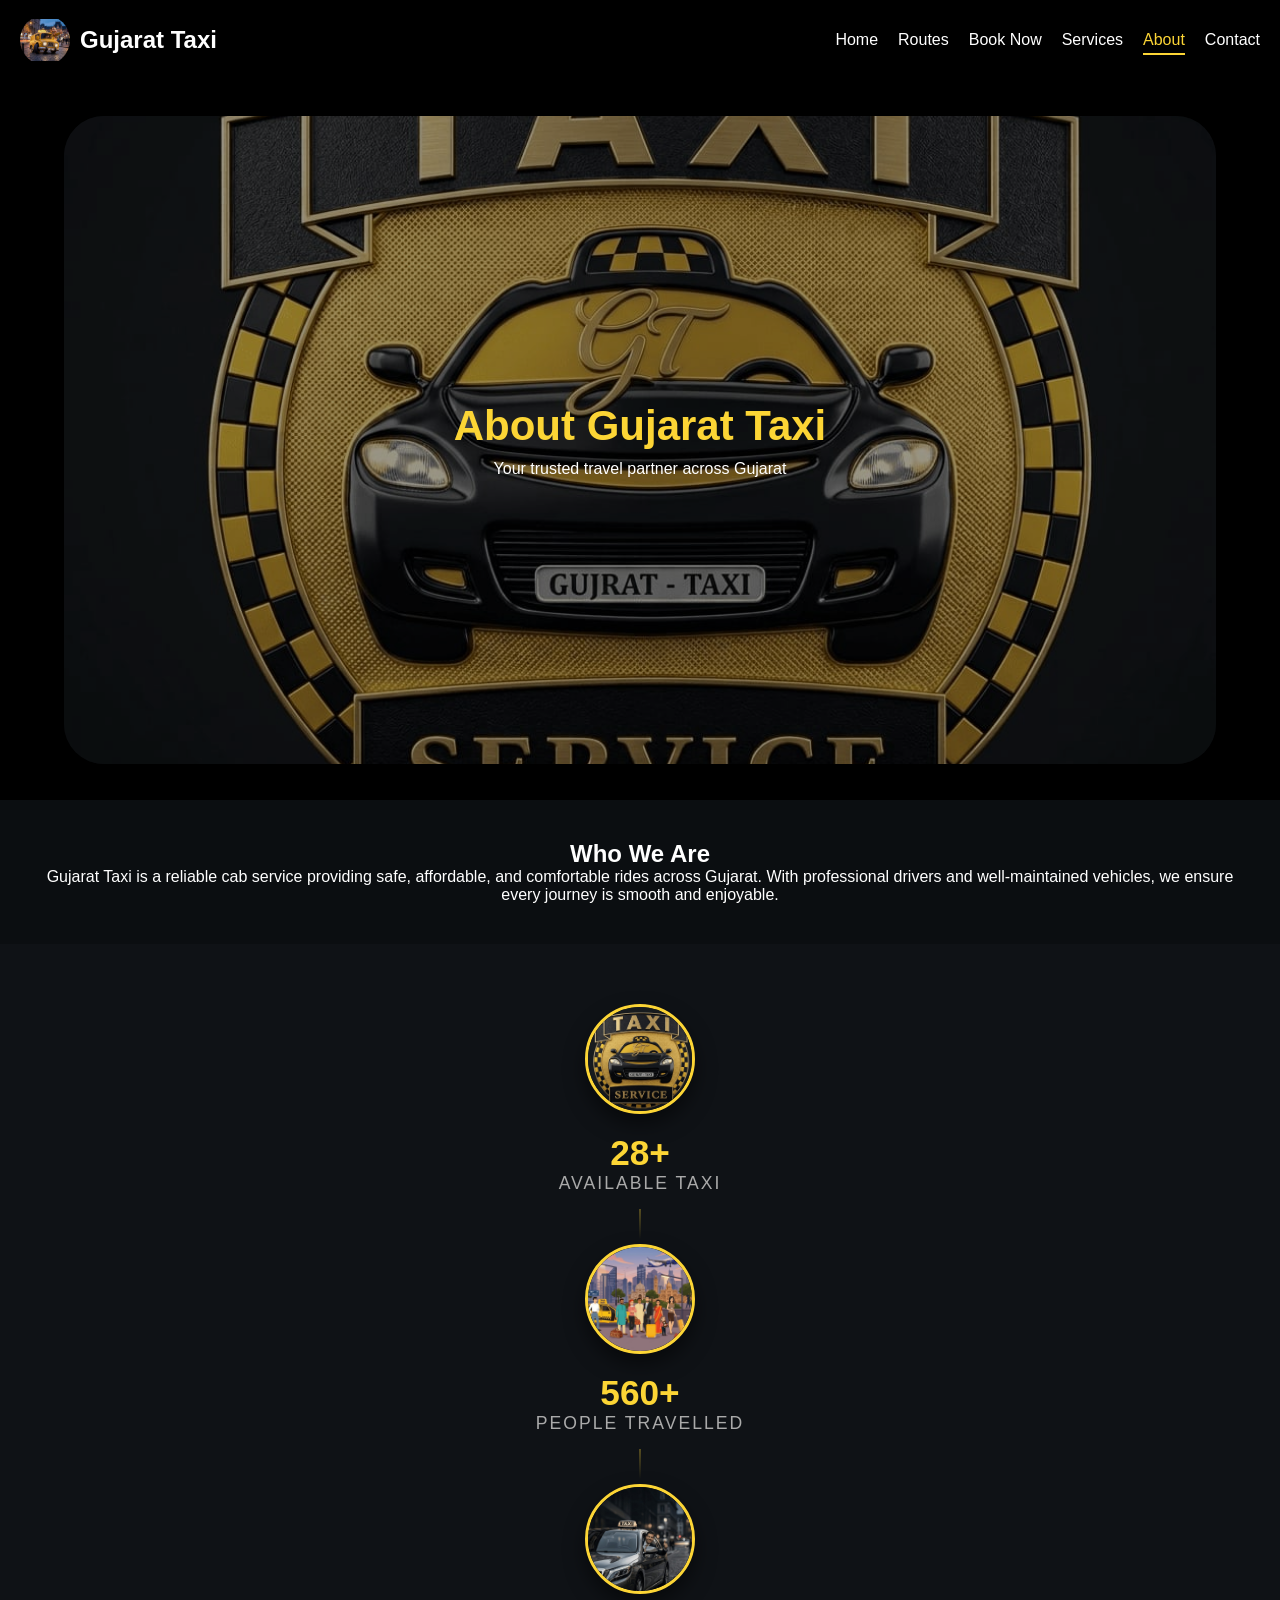
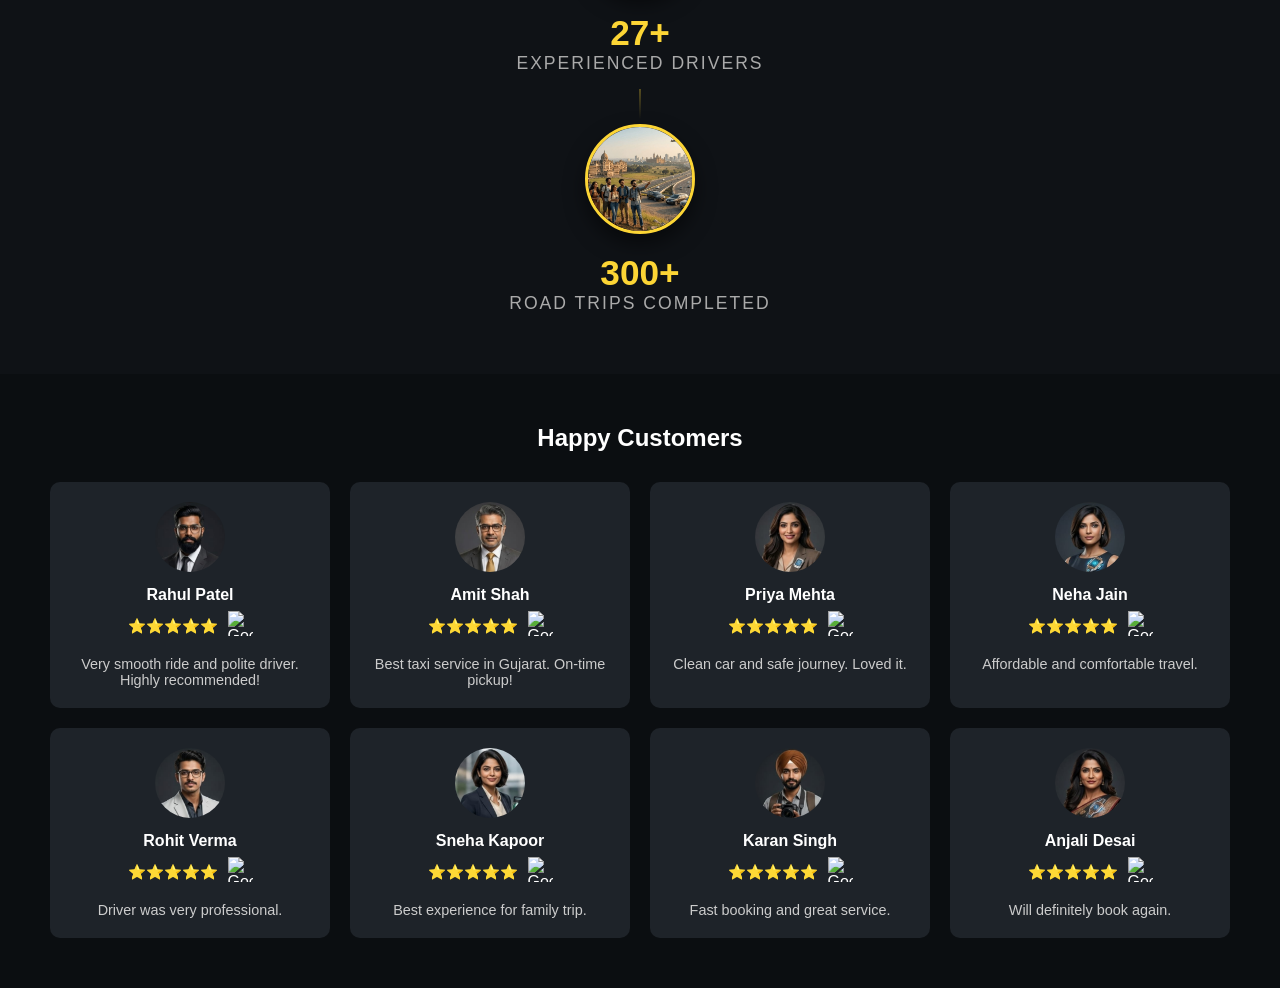
==== commit 93e9ce41: "Add files via upload" ====
--- a/about.html
+++ b/about.html
@@ -64,34 +64,37 @@
 </section>
 
 <!-- STATS SECTION -->
+<!-- STATS SECTION WITH COUNTER SUPPORT -->
 <section class="stats">
 
   <div class="stat-box">
     <img src="images/Our_services_image.jpeg">
-    <h2>50+</h2>
+    <h2><span class="counter" data-target="50">0</span>+</h2>
     <p>Available Taxi</p>
   </div>
 
   <div class="stat-box">
     <img src="images/about_2000+_travelled_image.jpeg">
-    <h2>2000+</h2>
+    <h2><span class="counter" data-target="2000">0</span>+</h2>
     <p>People Travelled</p>
   </div>
 
   <div class="stat-box">
     <img src="images/about_experienced_drivers_image.jpeg">
-    <h2>30+</h2>
+    <h2><span class="counter" data-target="30">0</span>+</h2>
     <p>Experienced Drivers</p>
   </div>
 
   <div class="stat-box">
     <img src="images/about_road_trip_image.jpeg">
-    <h2>1500+</h2>
+    <h2><span class="counter" data-target="1500">0</span>+</h2>
     <p>Road Trips Completed</p>
   </div>
 
 </section>
 
+
+<!-- TESTIMONIALS -->
 <!-- TESTIMONIALS -->
 <section class="testimonials">
 
@@ -99,65 +102,97 @@
 
   <div class="testimonial-grid">
 
+    <!-- Card 1 -->
     <div class="testimonial-card">
       <img src="images/rp_image.jpeg">
       <h4>Rahul Patel</h4>
-      <p>⭐⭐⭐⭐⭐</p>
+      <div class="rating-row">
+        <p>⭐⭐⭐⭐⭐</p>
+        <img src="https://fonts.gstatic.com/s/i/productlogos/googleg/v6/24px.svg" class="google-icon" alt="Google">
+      </div>
       <p>Very smooth ride and polite driver. Highly recommended!</p>
     </div>
 
+    <!-- Card 2 -->
     <div class="testimonial-card">
       <img src="images/as_image.jpeg">
       <h4>Amit Shah</h4>
-      <p>⭐⭐⭐⭐⭐</p>
+      <div class="rating-row">
+        <p>⭐⭐⭐⭐⭐</p>
+        <img src="https://fonts.gstatic.com/s/i/productlogos/googleg/v6/24px.svg" class="google-icon" alt="Google">
+      </div>
       <p>Best taxi service in Gujarat. On-time pickup!</p>
     </div>
 
+    <!-- Card 3 -->
     <div class="testimonial-card">
       <img src="images/pm_image.jpeg">
       <h4>Priya Mehta</h4>
-      <p>⭐⭐⭐⭐⭐</p>
+      <div class="rating-row">
+        <p>⭐⭐⭐⭐⭐</p>
+        <img src="https://fonts.gstatic.com/s/i/productlogos/googleg/v6/24px.svg" class="google-icon" alt="Google">
+      </div>
       <p>Clean car and safe journey. Loved it.</p>
     </div>
 
+    <!-- Card 4 -->
     <div class="testimonial-card">
       <img src="images/nj_image.jpeg">
       <h4>Neha Jain</h4>
-      <p>⭐⭐⭐⭐⭐</p>
+      <div class="rating-row">
+        <p>⭐⭐⭐⭐⭐</p>
+        <img src="https://fonts.gstatic.com/s/i/productlogos/googleg/v6/24px.svg" class="google-icon" alt="Google">
+      </div>
       <p>Affordable and comfortable travel.</p>
     </div>
 
+    <!-- Card 5 -->
     <div class="testimonial-card">
       <img src="images/rv_verma.jpeg">
       <h4>Rohit Verma</h4>
-      <p>⭐⭐⭐⭐⭐</p>
+      <div class="rating-row">
+        <p>⭐⭐⭐⭐⭐</p>
+        <img src="https://fonts.gstatic.com/s/i/productlogos/googleg/v6/24px.svg" class="google-icon" alt="Google">
+      </div>
       <p>Driver was very professional.</p>
     </div>
 
+    <!-- Card 6 -->
     <div class="testimonial-card">
       <img src="images/sk_image.jpeg">
       <h4>Sneha Kapoor</h4>
-      <p>⭐⭐⭐⭐⭐</p>
+      <div class="rating-row">
+        <p>⭐⭐⭐⭐⭐</p>
+        <img src="https://fonts.gstatic.com/s/i/productlogos/googleg/v6/24px.svg" class="google-icon" alt="Google">
+      </div>
       <p>Best experience for family trip.</p>
     </div>
 
+    <!-- Card 7 -->
     <div class="testimonial-card">
       <img src="images/ks_image.jpeg">
       <h4>Karan Singh</h4>
-      <p>⭐⭐⭐⭐⭐</p>
+      <div class="rating-row">
+        <p>⭐⭐⭐⭐⭐</p>
+        <img src="https://fonts.gstatic.com/s/i/productlogos/googleg/v6/24px.svg" class="google-icon" alt="Google">
+      </div>
       <p>Fast booking and great service.</p>
     </div>
 
+    <!-- Card 8 -->
     <div class="testimonial-card">
       <img src="images/ad_image.jpeg">
       <h4>Anjali Desai</h4>
-      <p>⭐⭐⭐⭐⭐</p>
+      <div class="rating-row">
+        <p>⭐⭐⭐⭐⭐</p>
+        <img src="https://fonts.gstatic.com/s/i/productlogos/googleg/v6/24px.svg" class="google-icon" alt="Google">
+      </div>
       <p>Will definitely book again.</p>
     </div>
 
-  </div>
+  </div> 
+</section>
 
-</section>
 <script src="script.js"></script>
 </body>
 </html>
--- a/style.css
+++ b/style.css
@@ -107,25 +107,54 @@
 .route-card {
   background: #fff;
   border-radius: 25px;
-  overflow: visible; 
+  overflow: hidden;   /* IMPORTANT */
   text-align: center;
+
   box-shadow: 0 15px 35px rgba(0,0,0,0.1);
   margin-top: 30px;
+
   border: 1px solid #eee;
 }
 
 .car-img-container {
-  padding: 20px;
-  height: 160px;
+  width: 100%;
+  height: 220px;
+
   display: flex;
+  justify-content: center;
   align-items: center;
-  justify-content: center;
+
+  padding: 10px;
+
+  background: transparent; /* IMPORTANT */
 }
 
 .car-img-container img {
-  max-width: 100%;
-  max-height: 100%;
+  width: 100%;
+  height: 100%;
+
   object-fit: contain;
+
+  transition: 0.4s ease;
+}
+
+/* PREMIUM CARD HOVER */
+.route-card{
+  transition:
+  transform 0.4s ease,
+  box-shadow 0.4s ease,
+  border 0.4s ease;
+}
+
+.route-card:hover{
+
+  transform: translateY(-10px) scale(1.02);
+
+  box-shadow:
+  0 0 25px rgba(252,213,53,0.4),
+  0 0 60px rgba(252,213,53,0.25);
+
+  border: 1px solid #fcd535;
 }
 
 .route-card h3 {
@@ -248,12 +277,19 @@
 }
 
 /* DARK OVERLAY */
-.slide::before {
+.slide::before{
   content: "";
   position: absolute;
+
+  top: 0;
+  left: 0;
+
   width: 100%;
   height: 100%;
+
   background: rgba(0,0,0,0.6);
+
+  z-index: 1;
 }
 
 .slide h1, .slide p {
@@ -266,14 +302,16 @@
 }
 
 /* content */
-.content {
+.content{
   position: absolute;
   top: 50%;
   left: 10%;
   transform: translateY(-50%);
-  color: white;
-}
-
+
+  color: white;
+
+  z-index: 5;
+}
 /* TEXT ANIMATION */
 .title {
   font-size: 50px;
@@ -294,6 +332,10 @@
   opacity: 0;
   transform: translateY(30px);
   transition: 0.5s;
+}
+.buttons{
+  position: relative;
+  z-index: 10;
 }
 
 /* ACTIVE ANIMATION DELAYS */
@@ -362,9 +404,21 @@
   height: 100%;
 
   background: #fcd535;
+
   transition: 0.4s ease;
 
-  z-index: -1;
+  z-index: 0;
+}
+
+/* KEEP TEXT ABOVE YELLOW */
+.btn{
+  z-index: 1;
+}
+
+/* TEXT INSIDE BUTTON */
+.btn span{
+  position: relative;
+  z-index: 2;
 }
 
 /* HOVER EFFECT */
@@ -1185,31 +1239,85 @@
   display: flex;
   flex-direction: column;
   align-items: center;
-  gap: 40px;
-  padding: 50px;
+  gap: 50px; /* Increased gap for better breathing room */
+  padding: 60px 20px;
+  background: #0f1216; /* Deep dark background */
 }
 
 .stat-box {
   text-align: center;
+  position: relative;
+  width: 100%;
+  max-width: 300px;
+}
+
+/* Optional: Subtle connecting line between circles */
+.stat-box:not(:last-child)::after {
+  content: '';
+  position: absolute;
+  bottom: -45px;
+  left: 50%;
+  transform: translateX(-50%);
+  width: 2px;
+  height: 30px;
+  background: linear-gradient(to bottom, #fcd535, transparent);
+  opacity: 0.3;
 }
 
 .stat-box img {
-  width: 80px;
-  height: 80px;
+  width: 110px; 
+  height: 110px;
   border-radius: 50%;
   background: #1e2329;
-  padding: 10px;
+  padding: 0; /* Removed padding to let the image go edge-to-edge */
+  border: 3px solid #fcd535;
+  object-fit: cover; /* This fixes the fitting issue perfectly */
+  object-position: center;
+  box-shadow: 0 10px 20px rgba(0,0,0,0.5);
 }
 
 .stat-box h2 {
-  margin-top: 10px;
+  margin-top: 15px;
   color: #fcd535;
+  font-size: 2.2rem;
+  font-weight: bold;
+  /* Added to keep number and + on same line */
+  display: flex;
+  justify-content: center;
+  align-items: center;
 }
 
 .stat-box p {
-  color: #ccc;
-}
-
+  color: #aaa;
+  font-size: 1.1rem;
+  text-transform: uppercase;
+  letter-spacing: 2px;
+}
+
+
+/* Initial hidden state */
+.stat-box {
+  opacity: 0;
+  transform: translateY(30px); /* Moves it down slightly */
+  transition: all 0.8s ease-out; /* Controls the speed of the fade */
+}
+
+/* State when visible on scroll */
+.stat-box.active {
+  opacity: 1;
+  transform: translateY(0);
+}
+
+/* Fix for the counting span inherited colors */
+.stat-box h2 .counter {
+  color: inherit;
+  font-weight: inherit;
+}
+
+
+
+
+/* TESTIMONIALS */
 /* TESTIMONIALS */
 .testimonials {
   padding: 50px;
@@ -1218,21 +1326,57 @@
 
 .testimonial-grid {
   display: grid;
-  grid-template-columns: repeat(4,1fr);
+  grid-template-columns: repeat(4, 1fr);
   gap: 20px;
   margin-top: 30px;
 }
 
+/* Updated Card with Hover Effect */
 .testimonial-card {
   background: #1e2329;
   padding: 20px;
   border-radius: 10px;
+  transition: transform 0.3s ease; /* Makes it smooth when you hover */
+}
+
+.testimonial-card:hover {
+  transform: translateY(-5px); /* Premium lift effect */
 }
 
 .testimonial-card img {
   width: 70px;
   height: 70px;
   border-radius: 50%;
+  object-fit: cover; /* Keeps faces from looking stretched */
+  margin-bottom: 10px;
+}
+
+/* New: Rating and Google Icon alignment */
+.rating-row {
+  display: flex;
+  justify-content: center;
+  align-items: center;
+  gap: 10px;
+  margin-bottom: 12px;
+}
+
+.google-icon {
+  width: 25px !important;
+  height: 25px !important;
+  display: inline-block !important;
+  border-radius: 0 !important; /* Ensures Google G is not circular */
+  transform: translateY(2px);
+}
+
+.testimonial-card h4 {
+  color: #ffffff;
+  margin-bottom: 5px;
+  font-weight: 600;
+}
+
+.testimonial-card p {
+  color: #ccc;
+  font-size: 0.9rem;
 }
 
 .nav-links a.active {
@@ -1241,10 +1385,15 @@
   padding-bottom: 5px;
 }
 
+/* Mobile Fix: Stack cards on smaller screens */
+@media (max-width: 992px) {
+  .testimonial-grid {
+    grid-template-columns: repeat(2, 1fr);
+  }
+}
+
 /* MOBILE RESPONSIVE */
 @media (max-width: 768px) {
-
-
   /* HERO TEXT */
   .hero h1 {
     font-size: 28px;
@@ -1269,9 +1418,15 @@
     flex-direction: column;
   }
 
-  /* TESTIMONIAL */
+  /* TESTIMONIAL MOBILE FIX */
   .testimonial-grid {
-    grid-template-columns: 1fr;
+    grid-template-columns: 1fr; /* This keeps it from being tiny on mobile */
+    gap: 15px;
+    padding: 10px;
+  }
+  
+  .testimonial-card {
+    max-width: 100%; /* Ensures it fills the screen width */
   }
 
   /* SERVICE BLOCK */
@@ -1279,7 +1434,6 @@
     height: auto;
     padding: 40px 20px;
   }
-
 }
 
 .menu-toggle {
